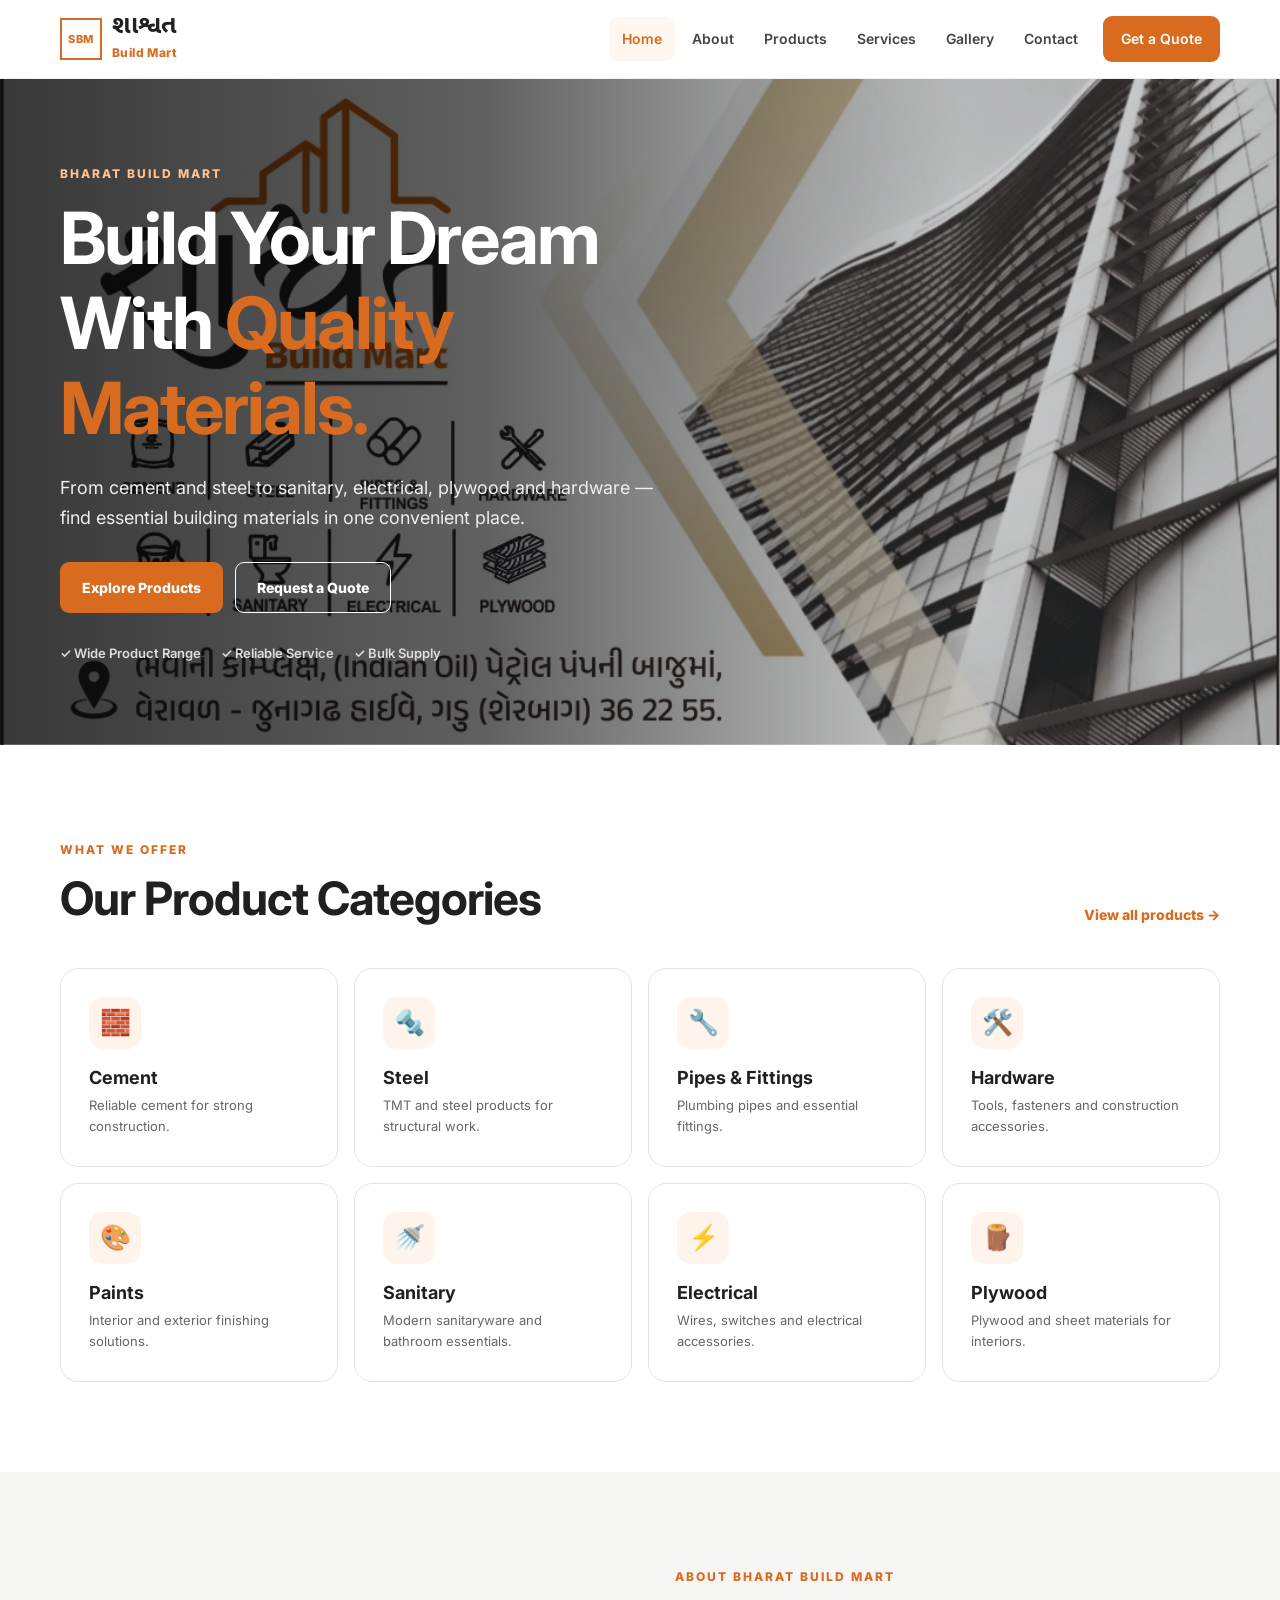
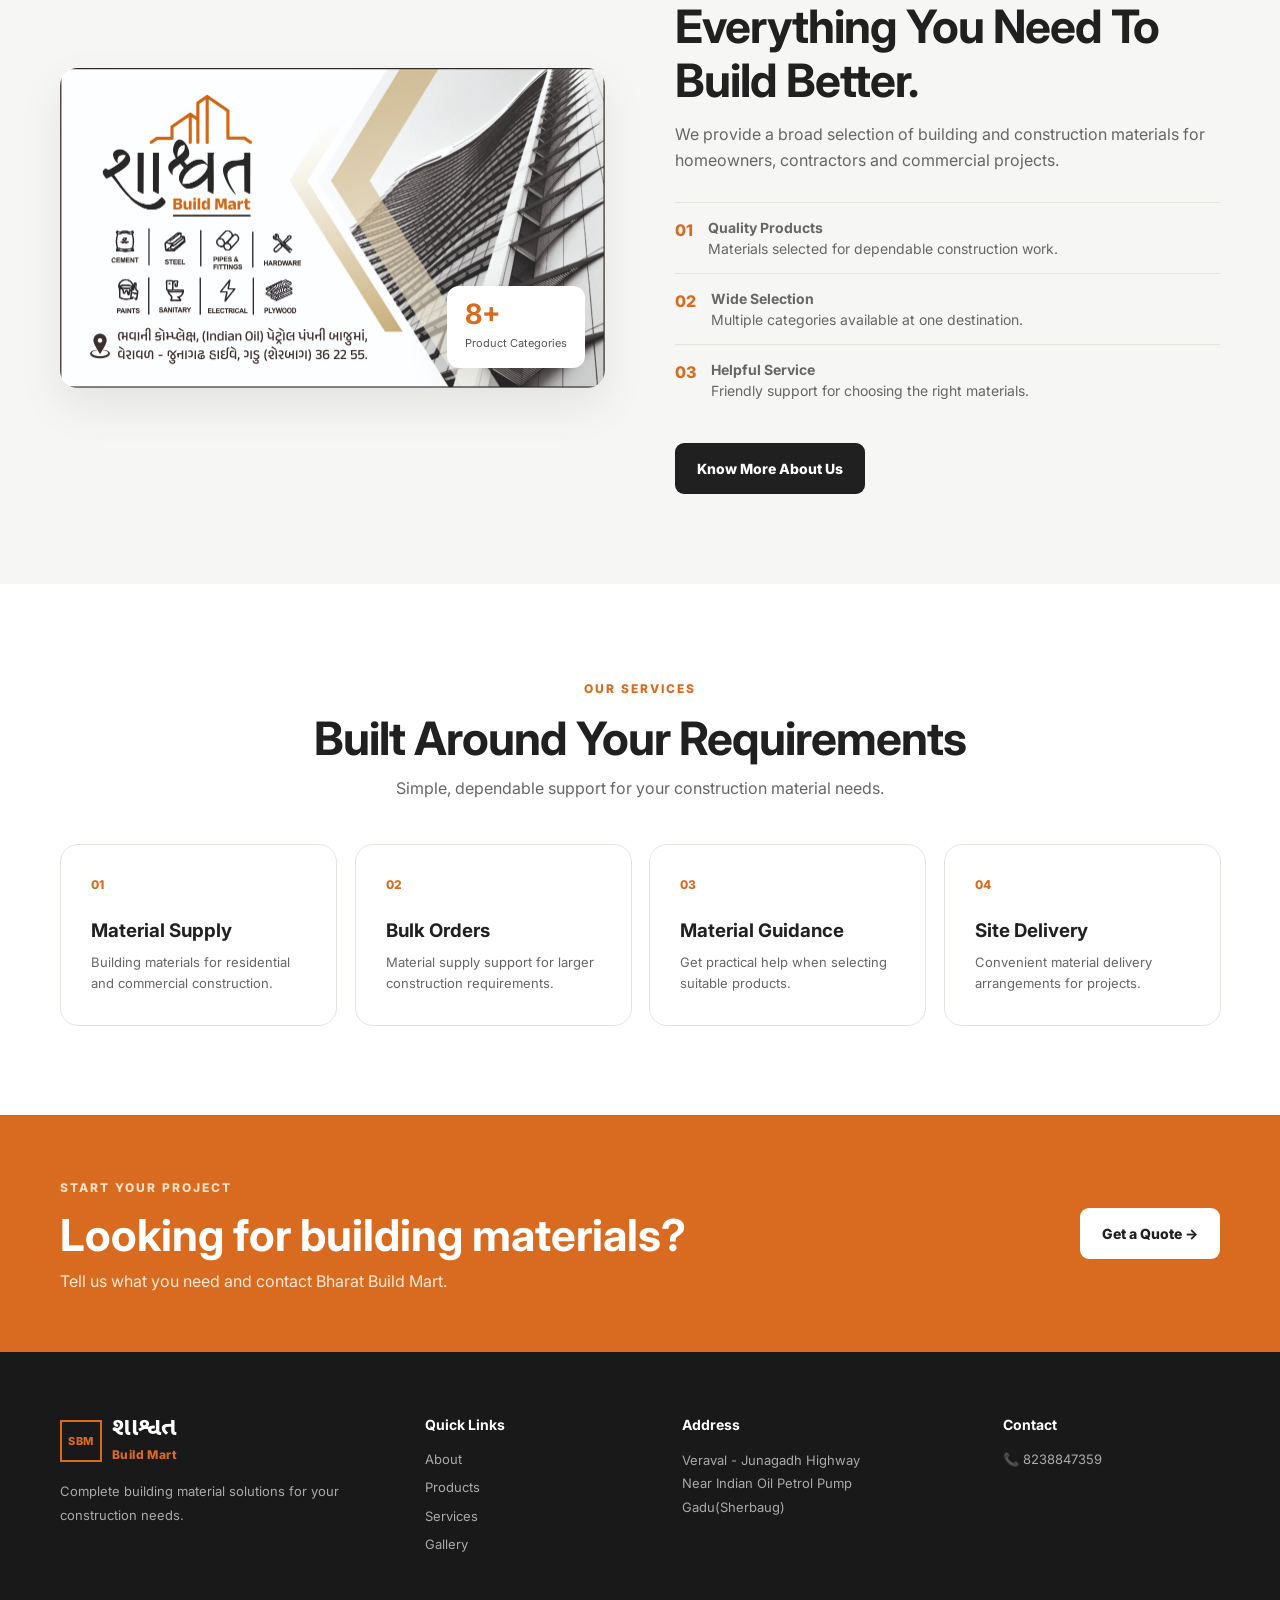
==== index.html @ 41dead44 "first commit" ====
<!DOCTYPE html>
<html lang="en">
<head>
  <meta charset="UTF-8">
  <meta name="viewport" content="width=device-width, initial-scale=1.0">
  <meta name="description" content="Bharat Build Mart - Complete building material solutions in Veraval.">
  <title>શાશ્વત Build Mart | Building Materials</title>
  <link rel="preconnect" href="https://fonts.googleapis.com">
  <link rel="preconnect" href="https://fonts.gstatic.com" crossorigin>
  <link href="https://fonts.googleapis.com/css2?family=Inter:wght@400;500;600;700;800&family=Noto+Sans+Gujarati:wght@400;500;600;700&display=swap" rel="stylesheet">
  <link rel="stylesheet" href="css/style.css">
</head>
<body>
  <!-- <div class="topbar">
    <div class="container topbar-inner">
      <span>Quality Building Materials Under One Roof</span>
      <a href="tel:+91362255">Call: 36 22 55</a>
    </div>
  </div> -->

  <header class="header" id="home">
    <div class="container nav-wrap">
      <a class="brand" href="index.html">
        <span class="brand-mark">SBM</span>
        <span><strong>શાશ્વત</strong><small>Build Mart</small></span>
      </a>

      <button class="menu-toggle" aria-label="Open menu" aria-expanded="false">
        <span></span><span></span><span></span>
      </button>

      <nav class="nav" id="mainNav">
        <a class="active" href="index.html">Home</a>
        <a href="about.html">About</a>
        <a href="products.html">Products</a>
        <a href="services.html">Services</a>
        <a href="gallery.html">Gallery</a>
        <a href="contact.html">Contact</a>
        <a class="nav-cta" href="contact.html#quote">Get a Quote</a>
      </nav>
    </div>
  </header>

  <main>
    <section class="hero">
      <div class="hero-bg"></div>
      <div class="container hero-content">
        <div class="hero-copy">
          <span class="eyebrow">BHARAT BUILD MART</span>
          <h1>Build Your Dream With <span>Quality Materials.</span></h1>
          <p>From cement and steel to sanitary, electrical, plywood and hardware — find essential building materials in one convenient place.</p>
          <div class="hero-actions">
            <a class="btn btn-primary" href="products.html">Explore Products</a>
            <a class="btn btn-outline" href="contact.html#quote">Request a Quote</a>
          </div>
          <div class="hero-points">
            <span>✓ Wide Product Range</span>
            <span>✓ Reliable Service</span>
            <span>✓ Bulk Supply</span>
          </div>
        </div>
      </div>
    </section>

    <section class="section categories">
      <div class="container">
        <div class="section-heading">
          <div>
            <span class="eyebrow">WHAT WE OFFER</span>
            <h2>Our Product Categories</h2>
          </div>
          <a class="text-link" href="products.html">View all products →</a>
        </div>

        <div class="category-grid">
          <a class="category-card" href="products.html#cement"><div class="icon">🧱</div><h3>Cement</h3><p>Reliable cement for strong construction.</p></a>
          <a class="category-card" href="products.html#steel"><div class="icon">🔩</div><h3>Steel</h3><p>TMT and steel products for structural work.</p></a>
          <a class="category-card" href="products.html#pipes"><div class="icon">🔧</div><h3>Pipes & Fittings</h3><p>Plumbing pipes and essential fittings.</p></a>
          <a class="category-card" href="products.html#hardware"><div class="icon">🛠️</div><h3>Hardware</h3><p>Tools, fasteners and construction accessories.</p></a>
          <a class="category-card" href="products.html#paints"><div class="icon">🎨</div><h3>Paints</h3><p>Interior and exterior finishing solutions.</p></a>
          <a class="category-card" href="products.html#sanitary"><div class="icon">🚿</div><h3>Sanitary</h3><p>Modern sanitaryware and bathroom essentials.</p></a>
          <a class="category-card" href="products.html#electrical"><div class="icon">⚡</div><h3>Electrical</h3><p>Wires, switches and electrical accessories.</p></a>
          <a class="category-card" href="products.html#plywood"><div class="icon">🪵</div><h3>Plywood</h3><p>Plywood and sheet materials for interiors.</p></a>
        </div>
      </div>
    </section>

    <section class="section about-preview">
      <div class="container two-col">
        <div class="image-card">
          <img src="images/bharat-build-mart-ad.jpg" alt="Bharat Build Mart advertisement">
          <div class="image-badge"><strong>8+</strong><span>Product Categories</span></div>
        </div>
        <div class="content-block">
          <span class="eyebrow">ABOUT BHARAT BUILD MART</span>
          <h2>Everything You Need To Build Better.</h2>
          <p>We provide a broad selection of building and construction materials for homeowners, contractors and commercial projects.</p>
          <div class="feature-list">
            <div><span>01</span><p><strong>Quality Products</strong><br>Materials selected for dependable construction work.</p></div>
            <div><span>02</span><p><strong>Wide Selection</strong><br>Multiple categories available at one destination.</p></div>
            <div><span>03</span><p><strong>Helpful Service</strong><br>Friendly support for choosing the right materials.</p></div>
          </div>
          <a class="btn btn-dark" href="about.html">Know More About Us</a>
        </div>
      </div>
    </section>

    <section class="section services-strip">
      <div class="container">
        <div class="section-heading centered">
          <span class="eyebrow">OUR SERVICES</span>
          <h2>Built Around Your Requirements</h2>
          <p>Simple, dependable support for your construction material needs.</p>
        </div>
        <div class="service-grid">
          <div class="service-card"><div class="service-number">01</div><h3>Material Supply</h3><p>Building materials for residential and commercial construction.</p></div>
          <div class="service-card"><div class="service-number">02</div><h3>Bulk Orders</h3><p>Material supply support for larger construction requirements.</p></div>
          <div class="service-card"><div class="service-number">03</div><h3>Material Guidance</h3><p>Get practical help when selecting suitable products.</p></div>
          <div class="service-card"><div class="service-number">04</div><h3>Site Delivery</h3><p>Convenient material delivery arrangements for projects.</p></div>
        </div>
      </div>
    </section>

    <section class="cta-section">
      <div class="container cta-inner">
        <div><span class="eyebrow">START YOUR PROJECT</span><h2>Looking for building materials?</h2><p>Tell us what you need and contact Bharat Build Mart.</p></div>
        <a class="btn btn-light" href="contact.html#quote">Get a Quote →</a>
      </div>
    </section>
  </main>

  <footer class="footer">
    <div class="container footer-grid">
      <div>
        <a class="brand footer-brand" href="index.html"><span class="brand-mark">SBM</span><span><strong>શાશ્વત</strong><small>Build Mart</small></span></a>
        <p>Complete building material solutions for your construction needs.</p>
      </div>
      <div><h4>Quick Links</h4><a href="about.html">About</a><a href="products.html">Products</a><a href="services.html">Services</a><a href="gallery.html">Gallery</a></div>
      <div><h4>Address</h4><p>Veraval - Junagadh Highway</p><p>Near Indian Oil Petrol Pump</p><p>Gadu(Sherbaug)</p></div>
      <div><h4>Contact</h4><a href="tel:+918238847359">📞 8238847359</a></div>
    </div>
    <!-- <div class="footer-bottom"><div class="container">© <span id="year"></span> શાશ્વત Build Mart. All Rights Reserved.</div></div> -->
  </footer>

  <button class="back-top" id="backTop" aria-label="Back to top">↑</button>
  <script src="js/script.js"></script>
</body>
</html>
---- css/style.css ----
:root{
  --orange:#d86b1f;--orange-dark:#b6530e;--black:#202020;--muted:#666;--light:#f6f6f4;
  --white:#fff;--border:#e6e2dc;--shadow:0 18px 45px rgba(0,0,0,.08);--radius:18px;
}
*{box-sizing:border-box;margin:0;padding:0}
html{scroll-behavior:smooth}
body{font-family:Inter,"Noto Sans Gujarati",Arial,sans-serif;color:var(--black);line-height:1.65;background:#fff}
a{color:inherit;text-decoration:none}
img{max-width:100%;display:block}
button,input,textarea{font:inherit}
.container{width:min(1160px,92%);margin:auto}
.reveal{opacity:0;transform:translateY(24px);transition:opacity .7s ease,transform .7s ease;will-change:opacity,transform}
.reveal.is-visible{opacity:1;transform:translateY(0)}
@media(prefers-reduced-motion:reduce){.reveal{opacity:1;transform:none;transition:none}}
.topbar{background:var(--black);color:#eee;font-size:13px}
.topbar-inner{display:flex;justify-content:space-between;padding:8px 0}
.topbar a{color:#fff}
.header{position:sticky;top:0;z-index:100;background:rgba(255,255,255,.96);backdrop-filter:blur(12px);border-bottom:1px solid rgba(0,0,0,.06)}
.nav-wrap{min-height:78px;display:flex;align-items:center;justify-content:space-between;gap:30px}
.brand{display:flex;align-items:center;gap:10px;min-width:max-content}
.brand-mark{width:42px;height:42px;border:2px solid var(--orange);color:var(--orange);display:grid;place-items:center;font-size:11px;font-weight:800;letter-spacing:.5px}
.brand strong{display:block;font-size:25px;line-height:1;font-family:"Noto Sans Gujarati",sans-serif}
.brand small{display:block;color:var(--orange);font-size:12px;font-weight:800;letter-spacing:.4px;margin-top:3px}
.nav{display:flex;align-items:center;gap:4px}
.nav>a{padding:10px 13px;font-size:14px;font-weight:600;color:#444;border-radius:9px}
.nav>a:hover,.nav>a.active{color:var(--orange);background:#fff6ef}
.nav .nav-cta{background:var(--orange);color:#fff;margin-left:8px;padding:11px 18px}
.nav .nav-cta:hover{background:var(--orange-dark);color:#fff}
.menu-toggle{display:none;background:none;border:0;cursor:pointer}
.menu-toggle span{display:block;width:25px;height:2px;background:var(--black);margin:5px}
.hero{position:relative;min-height:650px;display:flex;align-items:center;overflow:hidden;background:#111}
.hero-bg{position:absolute;inset:0;background-image:linear-gradient(90deg,rgba(0,0,0,.78) 0%,rgba(0,0,0,.62) 38%,rgba(0,0,0,.2) 75%),url("../images/bharat-build-mart-ad.jpg");background-size:cover;background-position:center}
.hero-content{position:relative;z-index:2;color:#fff}
.hero-copy{max-width:650px;padding:80px 0}
.eyebrow{display:inline-block;color:var(--orange);font-size:12px;font-weight:800;letter-spacing:2px;margin-bottom:12px}
.hero .eyebrow{color:#ffc18f}
h1,h2,h3,h4{line-height:1.18}
h1{font-size:clamp(42px,6vw,72px);letter-spacing:-2px;margin-bottom:22px}
h1 span,h2 span{color:var(--orange)}
.hero-copy>p{font-size:18px;color:#eee;max-width:610px;margin-bottom:30px}
.hero-actions{display:flex;gap:12px;flex-wrap:wrap}
.btn{display:inline-flex;justify-content:center;align-items:center;gap:8px;padding:13px 21px;border-radius:9px;font-size:14px;font-weight:800;border:1px solid transparent;transition:.25s}
.btn-primary{background:var(--orange);color:#fff}
.btn-primary:hover{background:var(--orange-dark);transform:translateY(-2px)}
.btn-outline{border-color:#fff;color:#fff}
.btn-outline:hover{background:#fff;color:var(--black)}
.btn-dark{background:var(--black);color:#fff}
.btn-dark:hover{background:#333;transform:translateY(-2px)}
.btn-light{background:#fff;color:var(--black)}
.btn-light:hover{background:#f2f2f2;transform:translateY(-2px)}
.hero-points{display:flex;gap:20px;flex-wrap:wrap;margin-top:30px;color:#ddd;font-size:13px;font-weight:600}
.section{padding:90px 0}
.section-heading{display:flex;align-items:end;justify-content:space-between;gap:30px;margin-bottom:42px}
.section-heading.centered{display:block;text-align:center}
.section-heading h2,.content-block h2,.contact-info h2,.quote-box h2{font-size:clamp(30px,4vw,46px);letter-spacing:-1px}
.section-heading p{color:var(--muted);margin-top:10px}
.text-link{font-weight:800;color:var(--orange);font-size:14px}
.category-grid{display:grid;grid-template-columns:repeat(4,1fr);gap:16px}
.category-card{padding:28px;border:1px solid var(--border);border-radius:var(--radius);background:#fff;transition:.25s}
.category-card:hover{transform:translateY(-6px);box-shadow:var(--shadow);border-color:#f0c7a8}
.icon{width:52px;height:52px;display:grid;place-items:center;border-radius:14px;background:#fff4eb;font-size:25px;margin-bottom:18px}
.category-card h3{font-size:18px;margin-bottom:7px}
.category-card p{font-size:13px;color:var(--muted)}
.about-preview{background:var(--light)}
.two-col{display:grid;grid-template-columns:1fr 1fr;gap:70px;align-items:center}
.image-card{position:relative;aspect-ratio:1090 / 640;border-radius:var(--radius);overflow:hidden;background:#fff;box-shadow:var(--shadow);cursor:pointer}
.image-card img{width:100%;height:100%;object-fit:contain;transition:transform .5s ease,filter .5s ease}
.image-card:hover,.image-card:focus-within{outline:3px solid var(--orange);outline-offset:5px;box-shadow:0 18px 45px rgba(216,107,31,.3)}
.image-card:hover img,.image-card:focus-within img{transform:scale(1.04);filter:brightness(1.08)}
@media(prefers-reduced-motion:reduce){.image-card img{transition:none}.image-card:hover img,.image-card:focus-within img{transform:none}}
.image-badge{position:absolute;right:20px;bottom:20px;background:#fff;padding:14px 18px;border-radius:12px;box-shadow:var(--shadow)}
.image-badge strong{display:block;color:var(--orange);font-size:28px;line-height:1}
.image-badge span{font-size:11px;color:#555}
.content-block>p{color:var(--muted);margin:14px 0}
.feature-list{margin:28px 0}
.feature-list>div{display:flex;gap:15px;padding:14px 0;border-top:1px solid var(--border)}
.feature-list span{font-weight:800;color:var(--orange)}
.feature-list p{font-size:14px;color:var(--muted);line-height:1.5}
.services-strip{background:#fff}
.service-grid{display:grid;grid-template-columns:repeat(4,1fr);gap:18px}
.service-card{padding:30px;background:#fff;border:1px solid var(--border);border-radius:var(--radius)}
.service-number{font-size:12px;font-weight:800;color:var(--orange);margin-bottom:25px}
.service-card h3{margin-bottom:10px}.service-card p{font-size:13px;color:var(--muted)}
.cta-section{background:var(--orange);color:#fff;padding:58px 0}
.cta-inner{display:flex;align-items:center;justify-content:space-between;gap:30px}
.cta-section .eyebrow{color:#ffe0c5}.cta-section h2{font-size:clamp(30px,4vw,44px);margin-bottom:6px}.cta-section p{color:#ffe9d8}
.footer{background:#191919;color:#aaa;padding-top:65px}
.footer-grid{display:grid;grid-template-columns:1.5fr 1fr 1.3fr 1fr;gap:40px;padding-bottom:55px}
.footer-brand{color:#fff;margin-bottom:15px}.footer p{font-size:13px;line-height:1.8}.footer h4{color:#fff;margin-bottom:15px;font-size:14px}.footer a:not(.brand){display:block;font-size:13px;margin:7px 0;color:#aaa}.footer a:hover{color:#fff}
.footer-bottom{border-top:1px solid #333;padding:18px 0;font-size:12px}
.back-top{position:fixed;right:22px;bottom:22px;width:43px;height:43px;border:0;border-radius:50%;background:var(--orange);color:#fff;font-size:20px;cursor:pointer;opacity:0;pointer-events:none;transition:.2s;z-index:90}
.back-top.show{opacity:1;pointer-events:auto}
.page-hero{padding:100px 0 90px;background:linear-gradient(120deg,#f7f2ed,#fff);border-bottom:1px solid var(--border)}
.page-hero h1{font-size:clamp(42px,6vw,64px);max-width:850px}.page-hero p{max-width:650px;color:var(--muted);font-size:17px}
.light-section{background:var(--light)}
.value-grid{display:grid;grid-template-columns:repeat(4,1fr);gap:18px}
.value-card{background:#fff;border:1px solid var(--border);padding:30px;border-radius:var(--radius)}
.value-card h3{margin-bottom:8px}.value-card p{color:var(--muted);font-size:13px}
.story-box{background:#191919;color:#fff;border-radius:var(--radius);padding:45px;display:grid;grid-template-columns:1fr 1fr;gap:40px}
.story-box p{color:#bbb}
.product-filter{display:flex;gap:8px;flex-wrap:wrap;margin-bottom:35px}
.filter-btn{border:1px solid var(--border);background:#fff;padding:9px 16px;border-radius:30px;cursor:pointer;font-weight:700;font-size:13px}
.filter-btn.active,.filter-btn:hover{background:var(--orange);color:#fff;border-color:var(--orange)}
.product-grid{display:grid;grid-template-columns:repeat(4,1fr);gap:18px}
.product-card{border:1px solid var(--border);border-radius:var(--radius);padding:26px;background:#fff;transition:.25s}
.product-card:hover{transform:translateY(-5px);box-shadow:var(--shadow)}
.product-card.hide{display:none}
.product-icon{width:65px;height:65px;border-radius:15px;background:#fff4eb;display:grid;place-items:center;font-size:30px;margin-bottom:22px}
.product-card>span{font-size:11px;color:var(--orange);font-weight:800}
.product-card h3{font-size:20px;margin:6px 0 8px}.product-card p{font-size:13px;color:var(--muted);min-height:65px}.product-card>a{display:inline-block;color:var(--orange);font-weight:800;font-size:13px;margin-top:15px}
.service-detail-grid{display:grid;grid-template-columns:1fr 1fr;gap:20px}
.service-detail{border:1px solid var(--border);padding:35px;border-radius:var(--radius);position:relative}
.service-detail>span{position:absolute;right:25px;top:25px;color:var(--orange);font-weight:800}
.service-detail .icon{margin-bottom:18px}.service-detail h2{font-size:25px;margin-bottom:10px}.service-detail p,.service-detail li{color:var(--muted);font-size:14px}
.service-detail ul{padding-left:18px;margin-top:15px}
.gallery-grid{display:grid;grid-template-columns:repeat(4,1fr);gap:16px}
.gallery-item,.gallery-placeholder{border-radius:var(--radius);overflow:hidden;border:1px solid var(--border);background:#fff}
.gallery-item.large{grid-column:span 2;grid-row:span 2}
.gallery-item img{height:100%;min-height:300px;object-fit:cover}
.gallery-item figcaption,.gallery-placeholder figcaption{padding:14px 17px;font-weight:800;font-size:13px}
.gallery-placeholder{min-height:190px;display:flex;flex-direction:column;justify-content:center;align-items:center;background:linear-gradient(135deg,#fff,#f8f1ea)}
.gallery-placeholder div{font-size:48px;margin-bottom:10px}
.gallery-note{margin-top:25px;background:#fff6ef;border-left:4px solid var(--orange);padding:15px 18px;font-size:13px}
.contact-grid{display:grid;grid-template-columns:.9fr 1.1fr;gap:70px}
.contact-info{padding-top:10px}.contact-info h2{margin-bottom:28px}
.contact-item{display:flex;gap:16px;margin:22px 0}.contact-item .icon{flex:none;width:45px;height:45px;margin:0;font-size:20px}.contact-item h4{font-size:14px;margin-bottom:4px}.contact-item p,.contact-item a{font-size:14px;color:var(--muted)}.contact-item a{color:var(--orange);font-weight:700}
.contact-actions{display:flex;gap:10px;margin-top:30px}
.quote-box{background:var(--light);padding:35px;border-radius:var(--radius);border:1px solid var(--border)}
.quote-box h2{margin-bottom:25px}
form label{display:block;font-size:12px;font-weight:800;margin-bottom:15px;color:#444}
input,textarea{width:100%;border:1px solid #ddd;background:#fff;border-radius:9px;padding:12px 13px;margin-top:7px;outline:0}
input:focus,textarea:focus{border-color:var(--orange);box-shadow:0 0 0 3px rgba(216,107,31,.1)}
textarea{resize:vertical}.form-row{display:grid;grid-template-columns:1fr 1fr;gap:15px}.form-note{font-size:11px;color:#888;margin-top:12px}
.map-section{padding:0 0 90px}.map-card{background:#e9e4dc;border-radius:var(--radius);overflow:hidden}.map-placeholder{min-height:330px;display:grid;place-items:center;text-align:center;align-content:center;padding:30px;background:radial-gradient(circle at 30% 30%,#fff,#e7dfd4)}
.map-pin{font-size:45px}.map-placeholder h2{margin:8px 0}.map-placeholder p{color:var(--muted);margin-bottom:18px}
@media(max-width:950px){
  .nav{gap:0}.nav>a{padding:9px 8px;font-size:13px}.category-grid,.product-grid{grid-template-columns:repeat(2,1fr)}.service-grid,.value-grid{grid-template-columns:repeat(2,1fr)}.two-col,.contact-grid{grid-template-columns:1fr;gap:45px}.footer-grid{grid-template-columns:repeat(2,1fr)}.gallery-grid{grid-template-columns:repeat(2,1fr)}.story-box{grid-template-columns:1fr}
}
@media(max-width:760px){
  .topbar-inner{font-size:11px}.nav-wrap{min-height:68px}.menu-toggle{display:block}.nav{position:absolute;left:4%;right:4%;top:68px;display:none;flex-direction:column;align-items:stretch;background:#fff;border:1px solid var(--border);box-shadow:var(--shadow);padding:10px;border-radius:12px}.nav.open{display:flex}.nav>a{padding:12px}.nav .nav-cta{margin:5px 0 0;text-align:center}.hero{min-height:600px}.hero-bg{background-position:60% center}.hero-copy{padding:60px 0}.hero-points{gap:8px;flex-direction:column}.section{padding:65px 0}.section-heading{align-items:flex-start;flex-direction:column;gap:10px}.category-grid,.product-grid,.service-grid,.value-grid,.service-detail-grid{grid-template-columns:1fr}.footer-grid{grid-template-columns:1fr 1fr;gap:30px}.gallery-grid{grid-template-columns:1fr 1fr}.gallery-item.large{grid-column:span 2}.form-row{grid-template-columns:1fr}.cta-inner{align-items:flex-start;flex-direction:column}.page-hero{padding:75px 0 65px}
}
@media(max-width:480px){
  .footer-grid{grid-template-columns:1fr}.gallery-grid{grid-template-columns:1fr}.gallery-item.large{grid-column:span 1}.gallery-item img{min-height:250px}.hero-copy>p{font-size:16px}.hero-actions .btn{width:100%}
}
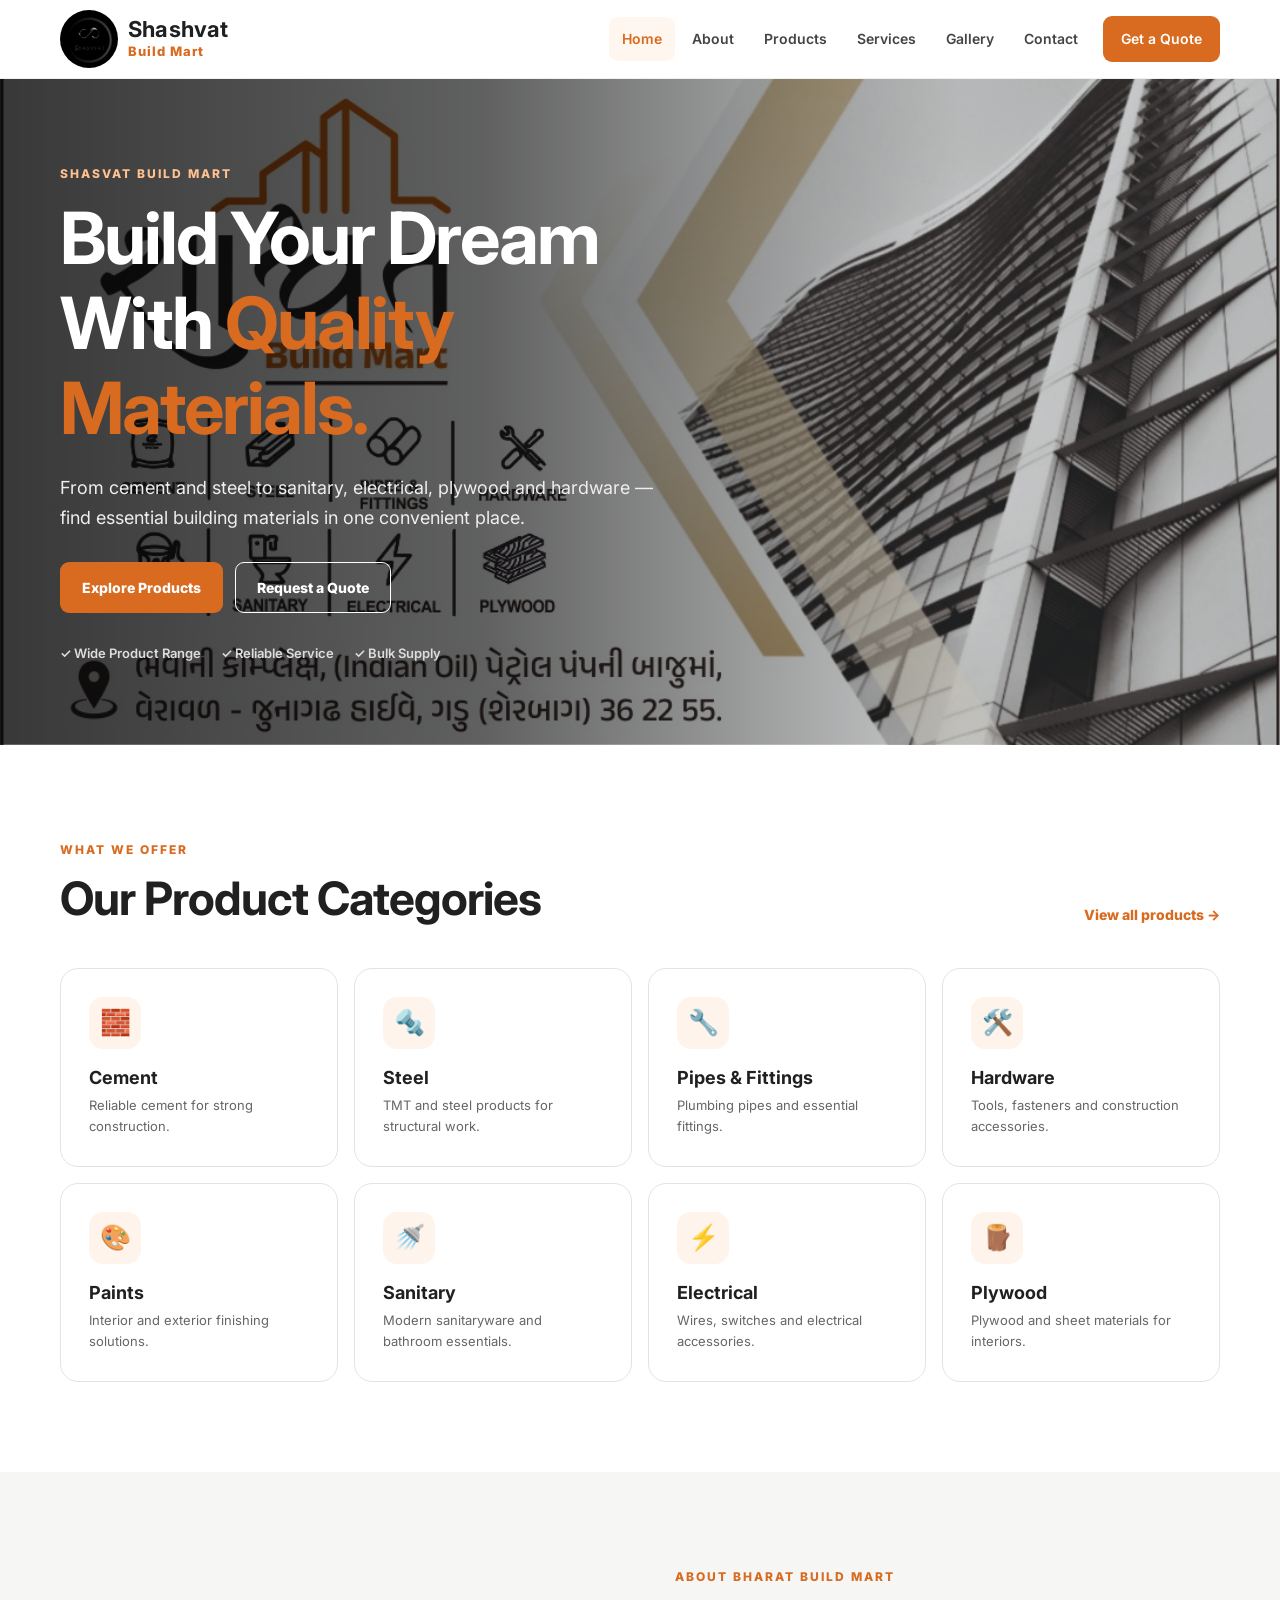
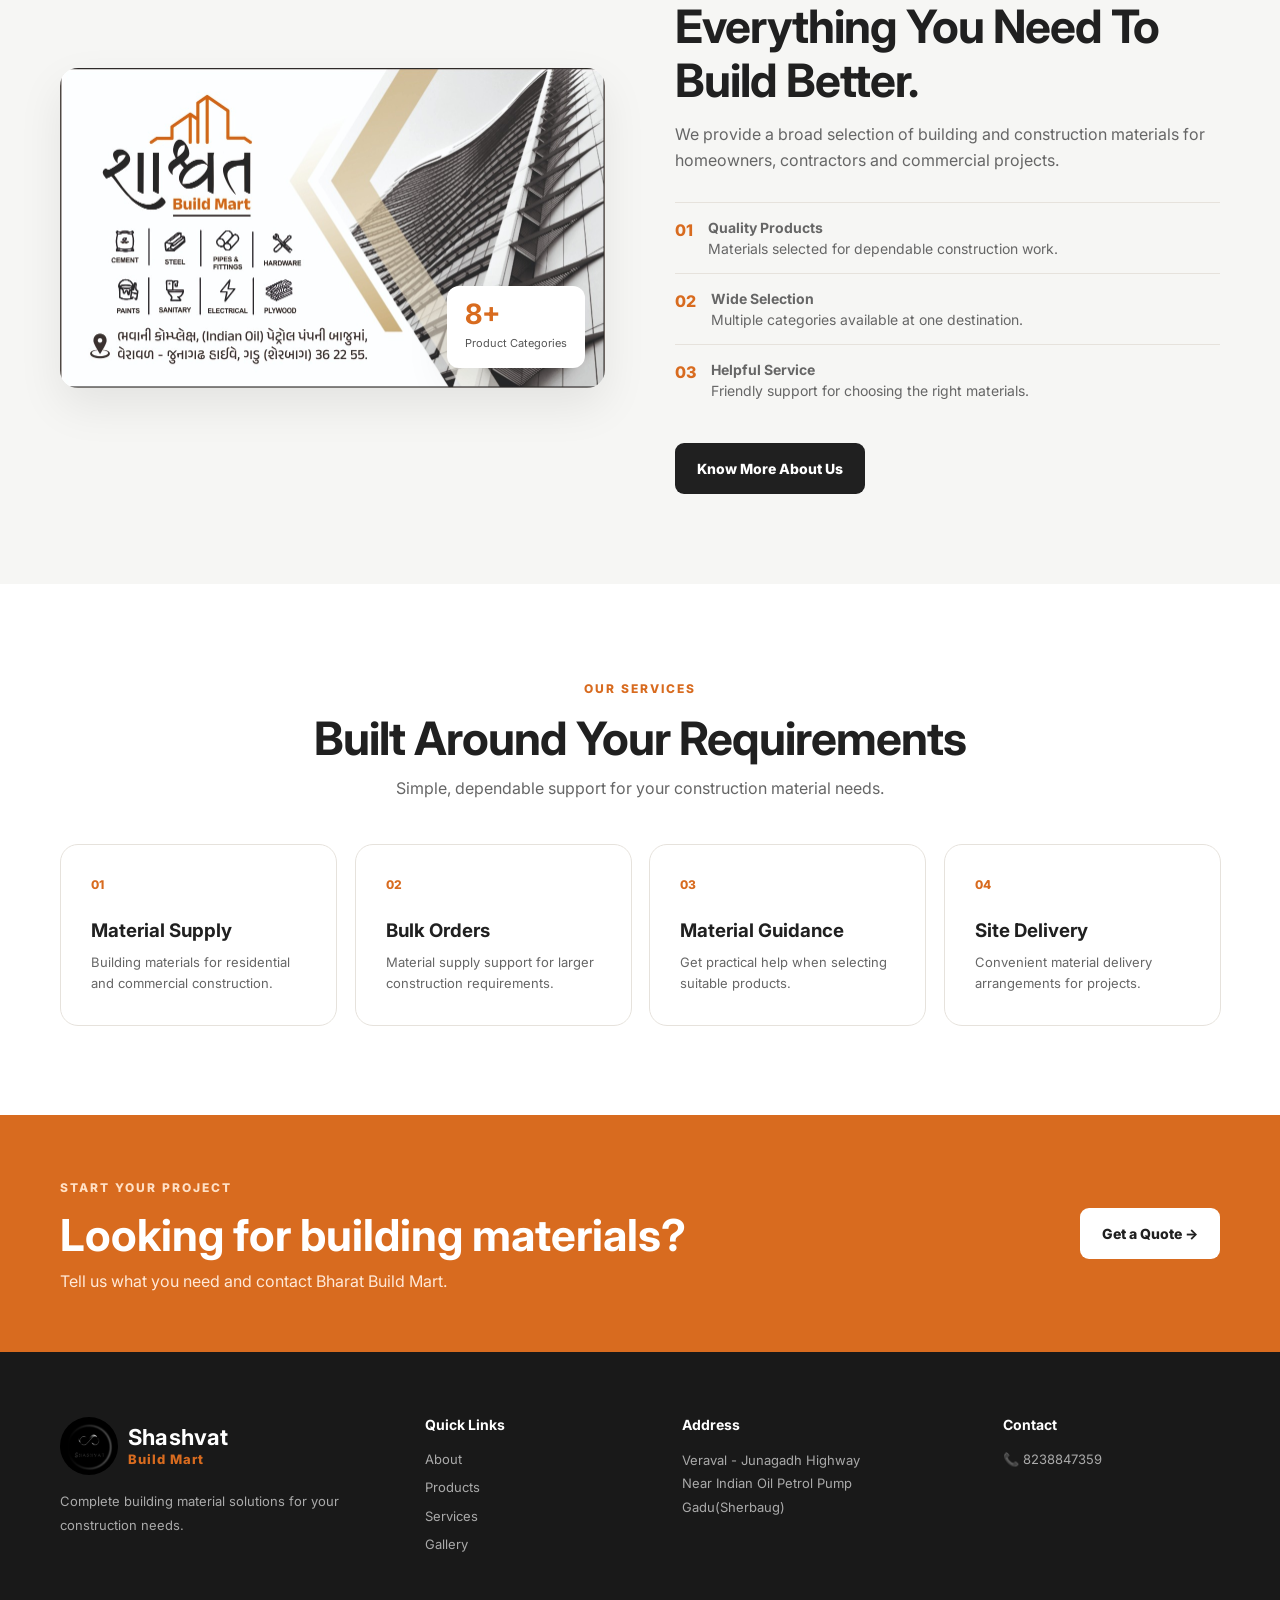
==== commit d3f337cd: "Add your Gallery Logos" ====
--- a/index.html
+++ b/index.html
@@ -21,8 +21,8 @@
   <header class="header" id="home">
     <div class="container nav-wrap">
       <a class="brand" href="index.html">
-        <span class="brand-mark">SBM</span>
-        <span><strong>શાશ્વત</strong><small>Build Mart</small></span>
+        <img class="brand-logo" src="images/image copy 4.png" alt="Shashvat logo">
+        <span class="brand-name"><strong>Shashvat</strong><small>Build Mart</small></span>
       </a>
 
       <button class="menu-toggle" aria-label="Open menu" aria-expanded="false">
@@ -46,7 +46,7 @@
       <div class="hero-bg"></div>
       <div class="container hero-content">
         <div class="hero-copy">
-          <span class="eyebrow">BHARAT BUILD MART</span>
+          <span class="eyebrow">SHASVAT BUILD MART</span>
           <h1>Build Your Dream With <span>Quality Materials.</span></h1>
           <p>From cement and steel to sanitary, electrical, plywood and hardware — find essential building materials in one convenient place.</p>
           <div class="hero-actions">
@@ -132,7 +132,7 @@
   <footer class="footer">
     <div class="container footer-grid">
       <div>
-        <a class="brand footer-brand" href="index.html"><span class="brand-mark">SBM</span><span><strong>શાશ્વત</strong><small>Build Mart</small></span></a>
+        <a class="brand footer-brand" href="index.html"><img class="brand-logo" src="images/image copy 4.png" alt="Shashvat logo"><span class="brand-name"><strong>Shashvat</strong><small>Build Mart</small></span></a>
         <p>Complete building material solutions for your construction needs.</p>
       </div>
       <div><h4>Quick Links</h4><a href="about.html">About</a><a href="products.html">Products</a><a href="services.html">Services</a><a href="gallery.html">Gallery</a></div>
--- a/css/style.css
+++ b/css/style.css
@@ -18,9 +18,13 @@
 .header{position:sticky;top:0;z-index:100;background:rgba(255,255,255,.96);backdrop-filter:blur(12px);border-bottom:1px solid rgba(0,0,0,.06)}
 .nav-wrap{min-height:78px;display:flex;align-items:center;justify-content:space-between;gap:30px}
 .brand{display:flex;align-items:center;gap:10px;min-width:max-content}
+.brand-logo{width:58px;height:58px;object-fit:cover;border-radius:50%}
 .brand-mark{width:42px;height:42px;border:2px solid var(--orange);color:var(--orange);display:grid;place-items:center;font-size:11px;font-weight:800;letter-spacing:.5px}
 .brand strong{display:block;font-size:25px;line-height:1;font-family:"Noto Sans Gujarati",sans-serif}
 .brand small{display:block;color:var(--orange);font-size:12px;font-weight:800;letter-spacing:.4px;margin-top:3px}
+.brand-name{display:block;color:var(--black);opacity:1}
+.brand-name strong{font-family:Inter,"Noto Sans Gujarati",Arial,sans-serif;font-size:22px;line-height:1.05;letter-spacing:.2px}
+.brand-name small{font-size:13px;line-height:1.2;letter-spacing:1px}
 .nav{display:flex;align-items:center;gap:4px}
 .nav>a{padding:10px 13px;font-size:14px;font-weight:600;color:#444;border-radius:9px}
 .nav>a:hover,.nav>a.active{color:var(--orange);background:#fff6ef}
@@ -59,6 +63,8 @@
 .category-card{padding:28px;border:1px solid var(--border);border-radius:var(--radius);background:#fff;transition:.25s}
 .category-card:hover{transform:translateY(-6px);box-shadow:var(--shadow);border-color:#f0c7a8}
 .icon{width:52px;height:52px;display:grid;place-items:center;border-radius:14px;background:#fff4eb;font-size:25px;margin-bottom:18px}
+.category-logo{width:65px;height:65px;padding:4px;background:#fff;border:1px solid var(--border)}
+.category-logo img{width:100%;height:100%;object-fit:contain;border-radius:10px}
 .category-card h3{font-size:18px;margin-bottom:7px}
 .category-card p{font-size:13px;color:var(--muted)}
 .about-preview{background:var(--light)}
@@ -86,7 +92,7 @@
 .cta-section .eyebrow{color:#ffe0c5}.cta-section h2{font-size:clamp(30px,4vw,44px);margin-bottom:6px}.cta-section p{color:#ffe9d8}
 .footer{background:#191919;color:#aaa;padding-top:65px}
 .footer-grid{display:grid;grid-template-columns:1.5fr 1fr 1.3fr 1fr;gap:40px;padding-bottom:55px}
-.footer-brand{color:#fff;margin-bottom:15px}.footer p{font-size:13px;line-height:1.8}.footer h4{color:#fff;margin-bottom:15px;font-size:14px}.footer a:not(.brand){display:block;font-size:13px;margin:7px 0;color:#aaa}.footer a:hover{color:#fff}
+.footer-brand{color:#fff;margin-bottom:15px}.footer-brand .brand-name{color:#fff}.footer p{font-size:13px;line-height:1.8}.footer h4{color:#fff;margin-bottom:15px;font-size:14px}.footer a:not(.brand){display:block;font-size:13px;margin:7px 0;color:#aaa}.footer a:hover{color:#fff}
 .footer-bottom{border-top:1px solid #333;padding:18px 0;font-size:12px}
 .back-top{position:fixed;right:22px;bottom:22px;width:43px;height:43px;border:0;border-radius:50%;background:var(--orange);color:#fff;font-size:20px;cursor:pointer;opacity:0;pointer-events:none;transition:.2s;z-index:90}
 .back-top.show{opacity:1;pointer-events:auto}
@@ -106,6 +112,8 @@
 .product-card:hover{transform:translateY(-5px);box-shadow:var(--shadow)}
 .product-card.hide{display:none}
 .product-icon{width:65px;height:65px;border-radius:15px;background:#fff4eb;display:grid;place-items:center;font-size:30px;margin-bottom:22px}
+.product-logo{width:65px;padding:4px;background:#fff;border:1px solid var(--border)}
+.product-logo img{width:100%;height:100%;object-fit:contain;border-radius:10px}
 .product-card>span{font-size:11px;color:var(--orange);font-weight:800}
 .product-card h3{font-size:20px;margin:6px 0 8px}.product-card p{font-size:13px;color:var(--muted);min-height:65px}.product-card>a{display:inline-block;color:var(--orange);font-weight:800;font-size:13px;margin-top:15px}
 .service-detail-grid{display:grid;grid-template-columns:1fr 1fr;gap:20px}
@@ -120,6 +128,13 @@
 .gallery-item figcaption,.gallery-placeholder figcaption{padding:14px 17px;font-weight:800;font-size:13px}
 .gallery-placeholder{min-height:190px;display:flex;flex-direction:column;justify-content:center;align-items:center;background:linear-gradient(135deg,#fff,#f8f1ea)}
 .gallery-placeholder div{font-size:48px;margin-bottom:10px}
+.gallery-placeholder .cement-logo{width:100%;height:150px;object-fit:contain;margin:12px 16px 0;mix-blend-mode:multiply}
+.gallery-placeholder .steel-logo{width:88%;height:92px;object-fit:contain;margin:20px 16px 0}
+.gallery-placeholder .pipes-logo{width:88%;height:92px;object-fit:contain;margin:20px 16px 0}
+.gallery-placeholder .paints-logo{width:78%;height:120px;object-fit:contain;margin:12px 16px 0}
+.gallery-placeholder .sanitary-logo{width:84%;height:125px;object-fit:contain;margin:12px 16px 0;background:transparent;border:0;outline:0;clip-path:inset(2px)}
+.gallery-placeholder .electrical-logo{width:84%;height:125px;object-fit:contain;margin:12px 16px 0;background:transparent;border:0;outline:0}
+.gallery-placeholder .plywood-logo{width:84%;height:125px;object-fit:contain;margin:12px 16px 0;background:transparent;border:0;outline:0}
 .gallery-note{margin-top:25px;background:#fff6ef;border-left:4px solid var(--orange);padding:15px 18px;font-size:13px}
 .contact-grid{display:grid;grid-template-columns:.9fr 1.1fr;gap:70px}
 .contact-info{padding-top:10px}.contact-info h2{margin-bottom:28px}
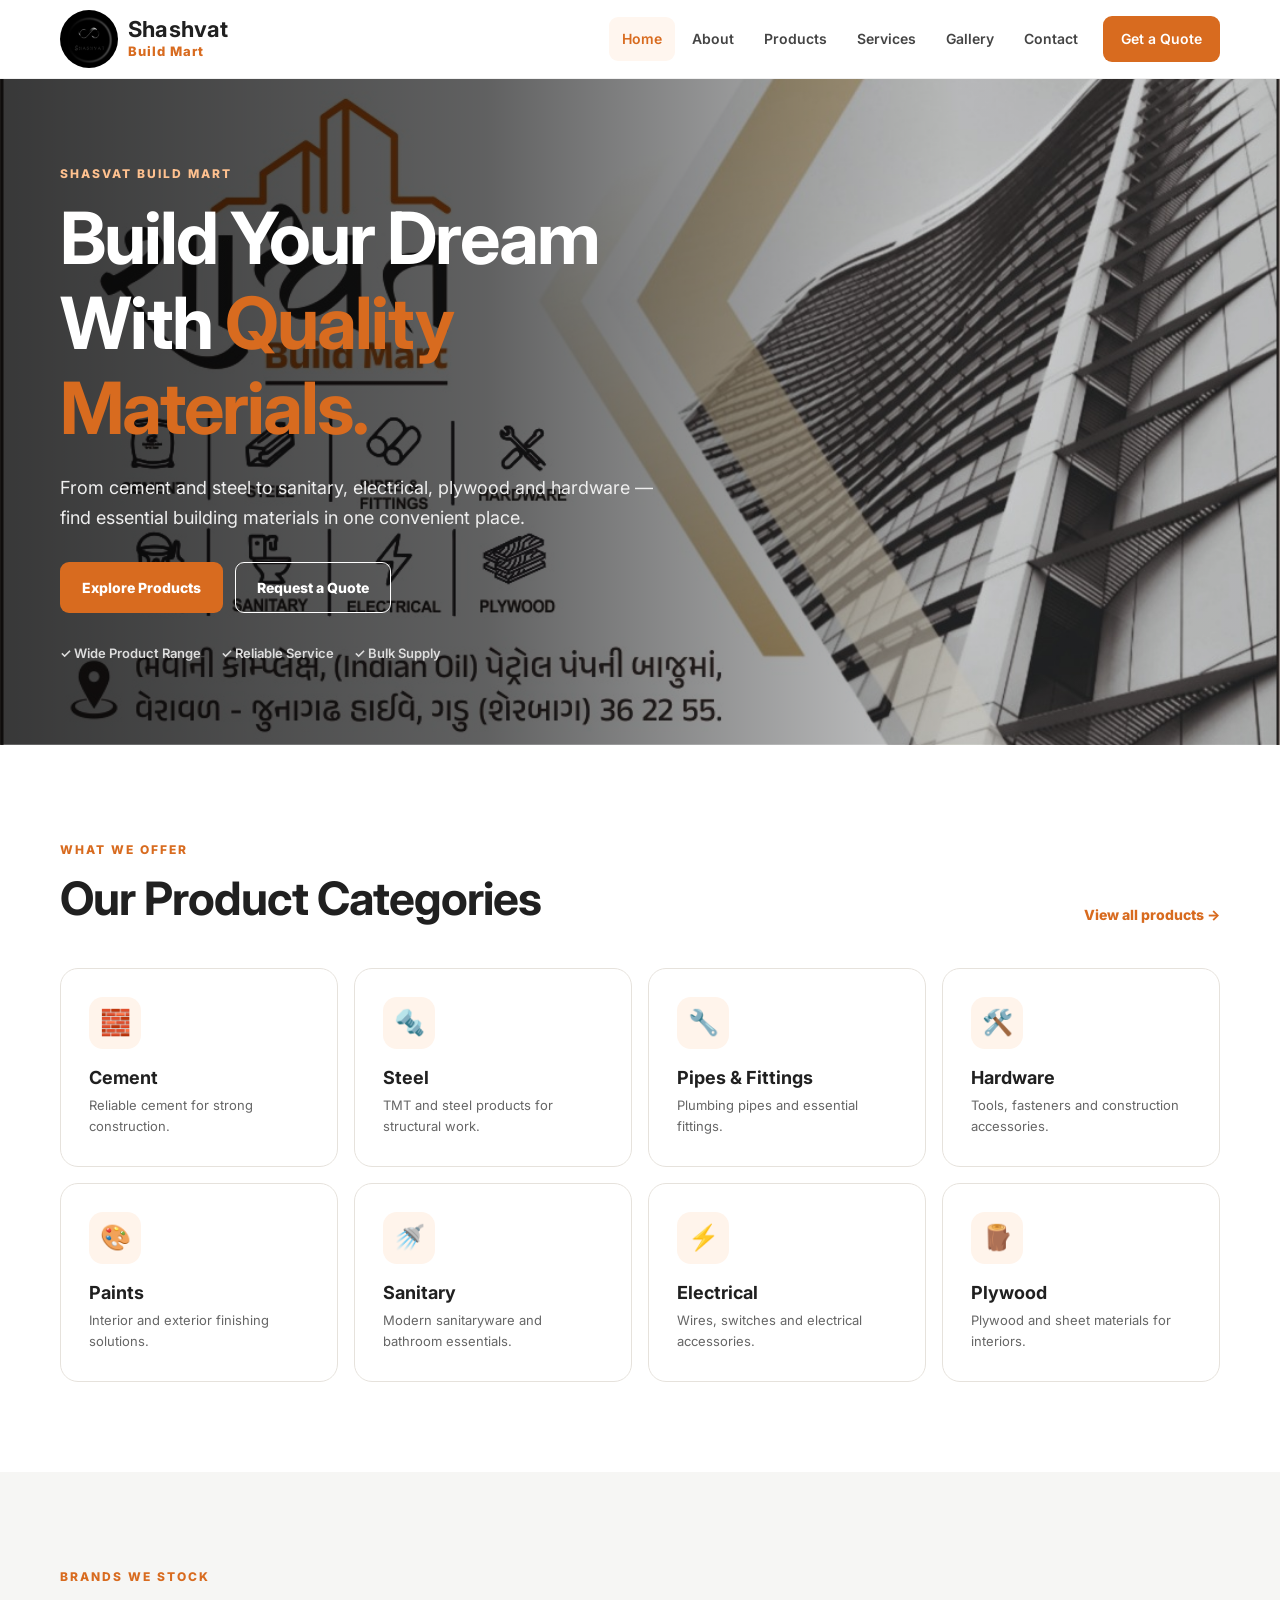
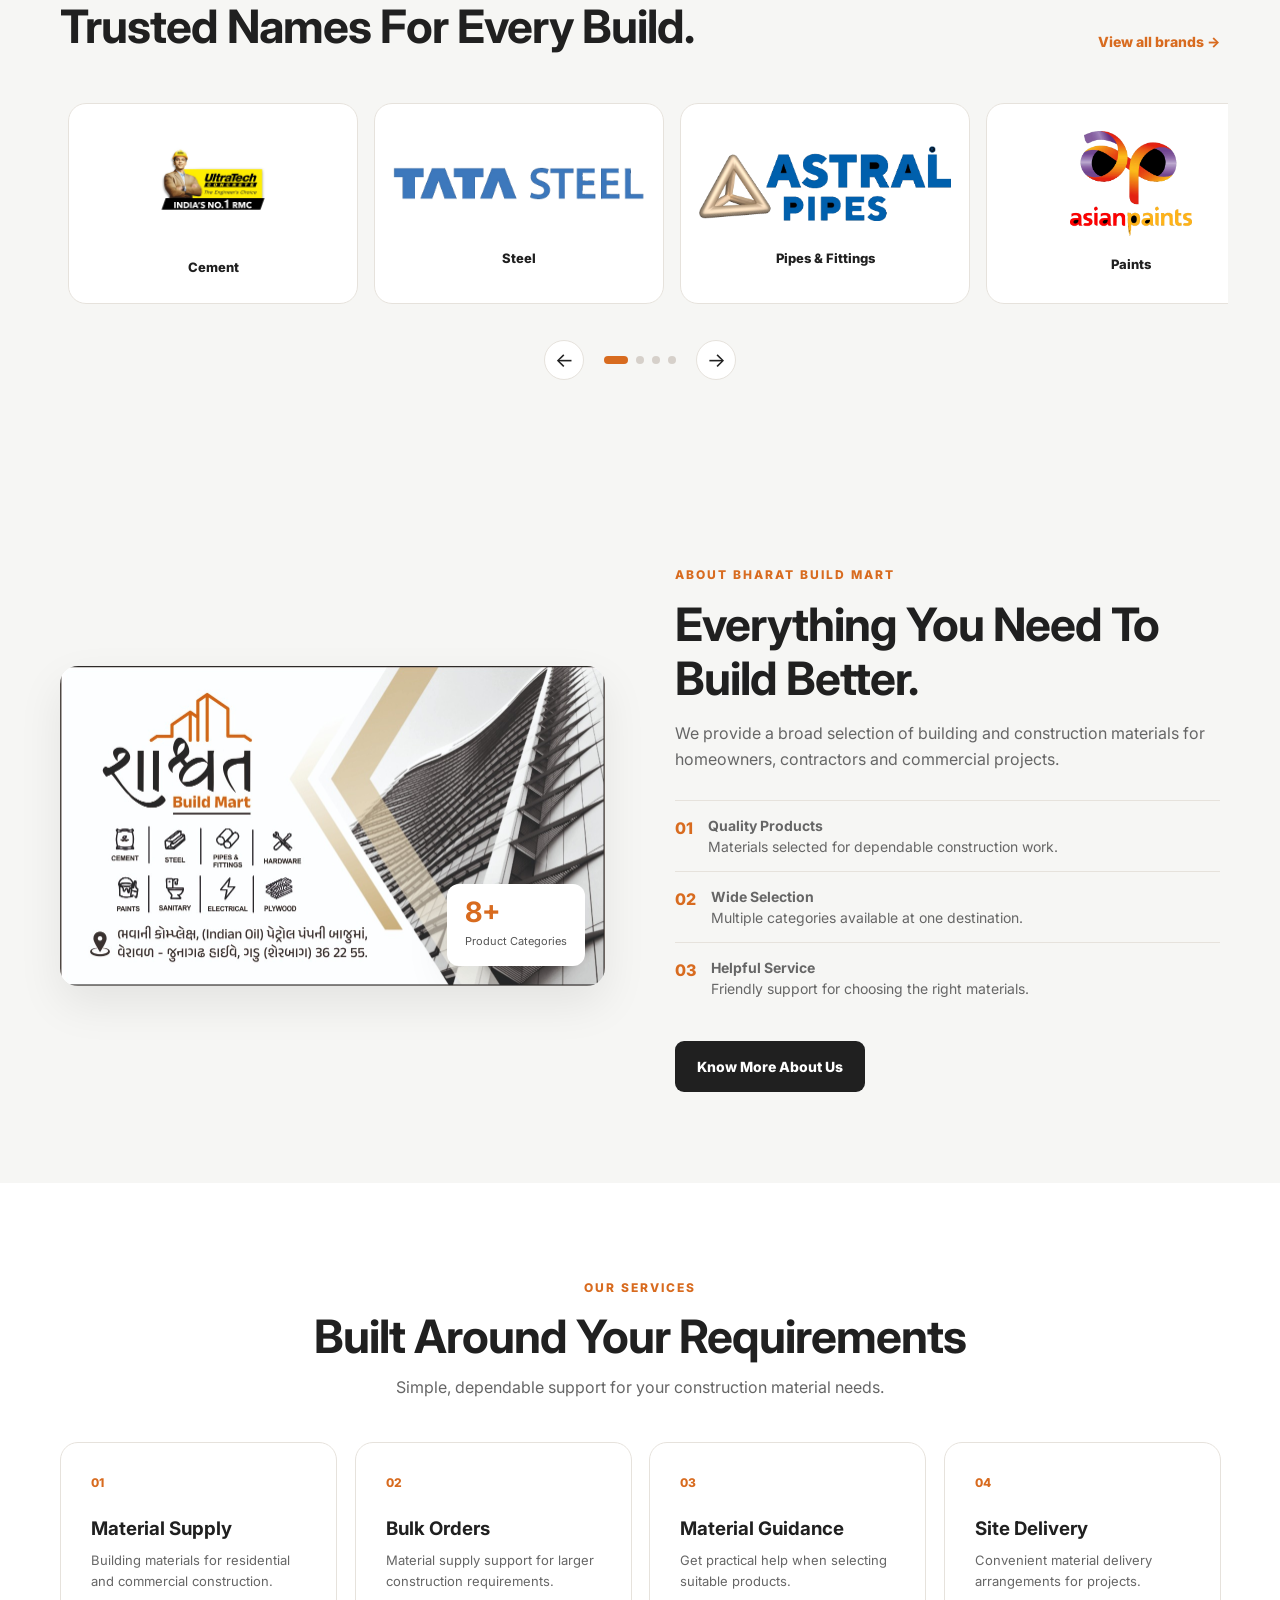
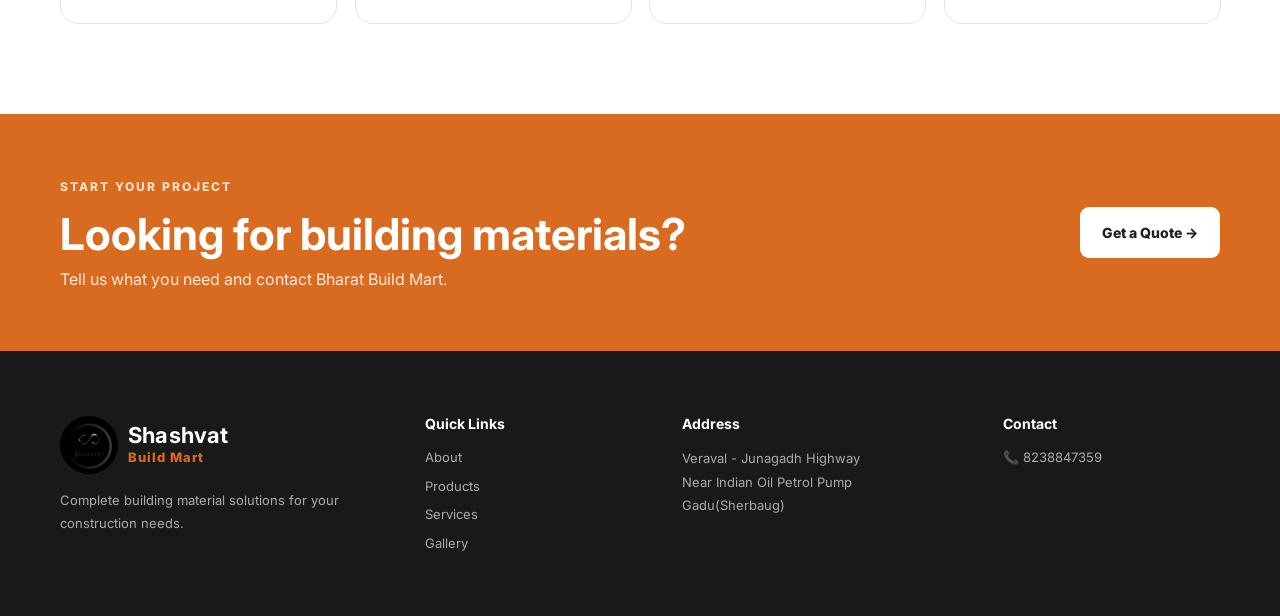
==== commit be9a1e19: "Add Slider & Opportunity form" ====
--- a/index.html
+++ b/index.html
@@ -85,6 +85,37 @@
       </div>
     </section>
 
+    <section class="section brands-section">
+      <div class="container">
+        <div class="section-heading">
+          <div>
+            <span class="eyebrow">BRANDS WE STOCK</span>
+            <h2>Trusted Names For Every Build.</h2>
+          </div>
+          <a class="text-link" href="gallery.html">View all brands →</a>
+        </div>
+
+        <div class="brand-slider" data-brand-slider>
+          <div class="brand-slider-viewport">
+            <div class="brand-slider-track">
+              <a class="brand-slide" href="products.html#cement" aria-label="View cement products"><img class="cement-logo" src="images/image copy 5.png" alt="UltraTech Cement"><span>Cement</span></a>
+              <a class="brand-slide" href="products.html#steel" aria-label="View steel products"><img class="steel-logo" src="images/image copy 3.png" alt="Tata Steel"><span>Steel</span></a>
+              <a class="brand-slide" href="products.html#pipes" aria-label="View pipes and fittings"><img class="pipes-logo" src="images/image copy.png" alt="Astral Pipes"><span>Pipes &amp; Fittings</span></a>
+              <a class="brand-slide" href="products.html#paints" aria-label="View paint products"><img class="paints-logo" src="images/image copy 2.png" alt="Asian Paints"><span>Paints</span></a>
+              <a class="brand-slide" href="products.html#sanitary" aria-label="View sanitary products"><img class="sanitary-logo" src="images/image-1789791035769.png?v=3" alt="Sanitary products"><span>Sanitary</span></a>
+              <a class="brand-slide" href="products.html#electrical" aria-label="View electrical products"><img class="electrical-logo" src="images/image copy 6.png?v=1" alt="Electrical products"><span>Electrical</span></a>
+              <a class="brand-slide" href="products.html#plywood" aria-label="View plywood products"><img class="plywood-logo" src="images/image copy 7.png?v=1" alt="Plywood products"><span>Plywood</span></a>
+            </div>
+          </div>
+          <div class="brand-slider-controls">
+            <button class="slider-button" type="button" data-slider-prev aria-label="Previous brands">←</button>
+            <div class="slider-dots" data-slider-dots aria-label="Choose a brand slide"></div>
+            <button class="slider-button" type="button" data-slider-next aria-label="Next brands">→</button>
+          </div>
+        </div>
+      </div>
+    </section>
+
     <section class="section about-preview">
       <div class="container two-col">
         <div class="image-card">
--- a/css/style.css
+++ b/css/style.css
@@ -7,7 +7,7 @@
 body{font-family:Inter,"Noto Sans Gujarati",Arial,sans-serif;color:var(--black);line-height:1.65;background:#fff}
 a{color:inherit;text-decoration:none}
 img{max-width:100%;display:block}
-button,input,textarea{font:inherit}
+button,input,textarea,select{font:inherit}
 .container{width:min(1160px,92%);margin:auto}
 .reveal{opacity:0;transform:translateY(24px);transition:opacity .7s ease,transform .7s ease;will-change:opacity,transform}
 .reveal.is-visible{opacity:1;transform:translateY(0)}
@@ -67,6 +67,24 @@
 .category-logo img{width:100%;height:100%;object-fit:contain;border-radius:10px}
 .category-card h3{font-size:18px;margin-bottom:7px}
 .category-card p{font-size:13px;color:var(--muted)}
+.brands-section{background:var(--light)}
+.brand-slider{position:relative}
+.brand-slider-viewport{overflow:hidden;margin:0 -8px;padding:8px}
+.brand-slider-track{display:flex;transition:transform .55s ease}
+.brand-slide{flex:0 0 25%;padding:25px 18px;min-height:190px;display:flex;flex-direction:column;align-items:center;justify-content:center;gap:18px;background:#fff;border:1px solid var(--border);border-radius:var(--radius);margin:0 8px;transition:box-shadow .25s ease,transform .25s ease,border-color .25s ease}
+.brand-slide:hover,.brand-slide:focus-visible{border-color:#f0c7a8;box-shadow:var(--shadow);transform:translateY(-4px);outline:0}
+.brand-slide img{width:100%;height:92px;object-fit:contain}
+.brand-slide .cement-logo{height:110px;mix-blend-mode:multiply}
+.brand-slide .paints-logo{height:105px}
+.brand-slide .sanitary-logo,.brand-slide .electrical-logo,.brand-slide .plywood-logo{height:105px}
+.brand-slide span{font-size:13px;font-weight:800;color:var(--black)}
+.brand-slider-controls{display:flex;justify-content:center;align-items:center;gap:20px;margin-top:28px}
+.slider-button{width:40px;height:40px;border:1px solid var(--border);border-radius:50%;background:#fff;color:var(--black);font-size:20px;line-height:1;cursor:pointer;transition:.2s}
+.slider-button:hover,.slider-button:focus-visible{background:var(--orange);border-color:var(--orange);color:#fff;outline:0}
+.slider-dots{display:flex;gap:8px;align-items:center}
+.slider-dot{width:8px;height:8px;border:0;border-radius:50%;background:#d6d0ca;padding:0;cursor:pointer;transition:.2s}
+.slider-dot.active{width:24px;border-radius:8px;background:var(--orange)}
+@media(prefers-reduced-motion:reduce){.brand-slider-track{transition:none}.brand-slide{transition:none}}
 .about-preview{background:var(--light)}
 .two-col{display:grid;grid-template-columns:1fr 1fr;gap:70px;align-items:center}
 .image-card{position:relative;aspect-ratio:1090 / 640;border-radius:var(--radius);overflow:hidden;background:#fff;box-shadow:var(--shadow);cursor:pointer}
@@ -143,17 +161,21 @@
 .quote-box{background:var(--light);padding:35px;border-radius:var(--radius);border:1px solid var(--border)}
 .quote-box h2{margin-bottom:25px}
 form label{display:block;font-size:12px;font-weight:800;margin-bottom:15px;color:#444}
-input,textarea{width:100%;border:1px solid #ddd;background:#fff;border-radius:9px;padding:12px 13px;margin-top:7px;outline:0}
-input:focus,textarea:focus{border-color:var(--orange);box-shadow:0 0 0 3px rgba(216,107,31,.1)}
+input,textarea,select{width:100%;border:1px solid #ddd;background:#fff;border-radius:9px;padding:12px 13px;margin-top:7px;outline:0}
+input:focus,textarea:focus,select:focus{border-color:var(--orange);box-shadow:0 0 0 3px rgba(216,107,31,.1)}
 textarea{resize:vertical}.form-row{display:grid;grid-template-columns:1fr 1fr;gap:15px}.form-note{font-size:11px;color:#888;margin-top:12px}
+.job-application-box{display:grid;grid-template-columns:.8fr 1.2fr;gap:60px;align-items:start;background:#fff;border:1px solid var(--border);border-radius:var(--radius);padding:45px;box-shadow:var(--shadow)}
+.job-application-intro h2{font-size:clamp(30px,4vw,46px);letter-spacing:-1px;margin-bottom:15px}
+.job-application-intro p{color:var(--muted);font-size:14px;max-width:380px}
+.job-application-box form{padding-top:5px}
 .map-section{padding:0 0 90px}.map-card{background:#e9e4dc;border-radius:var(--radius);overflow:hidden}.map-placeholder{min-height:330px;display:grid;place-items:center;text-align:center;align-content:center;padding:30px;background:radial-gradient(circle at 30% 30%,#fff,#e7dfd4)}
 .map-pin{font-size:45px}.map-placeholder h2{margin:8px 0}.map-placeholder p{color:var(--muted);margin-bottom:18px}
 @media(max-width:950px){
-  .nav{gap:0}.nav>a{padding:9px 8px;font-size:13px}.category-grid,.product-grid{grid-template-columns:repeat(2,1fr)}.service-grid,.value-grid{grid-template-columns:repeat(2,1fr)}.two-col,.contact-grid{grid-template-columns:1fr;gap:45px}.footer-grid{grid-template-columns:repeat(2,1fr)}.gallery-grid{grid-template-columns:repeat(2,1fr)}.story-box{grid-template-columns:1fr}
+  .nav{gap:0}.nav>a{padding:9px 8px;font-size:13px}.category-grid,.product-grid{grid-template-columns:repeat(2,1fr)}.brand-slide{flex-basis:33.3333%}.service-grid,.value-grid{grid-template-columns:repeat(2,1fr)}.two-col,.contact-grid,.job-application-box{grid-template-columns:1fr;gap:45px}.footer-grid{grid-template-columns:repeat(2,1fr)}.gallery-grid{grid-template-columns:repeat(2,1fr)}.story-box{grid-template-columns:1fr}
 }
 @media(max-width:760px){
-  .topbar-inner{font-size:11px}.nav-wrap{min-height:68px}.menu-toggle{display:block}.nav{position:absolute;left:4%;right:4%;top:68px;display:none;flex-direction:column;align-items:stretch;background:#fff;border:1px solid var(--border);box-shadow:var(--shadow);padding:10px;border-radius:12px}.nav.open{display:flex}.nav>a{padding:12px}.nav .nav-cta{margin:5px 0 0;text-align:center}.hero{min-height:600px}.hero-bg{background-position:60% center}.hero-copy{padding:60px 0}.hero-points{gap:8px;flex-direction:column}.section{padding:65px 0}.section-heading{align-items:flex-start;flex-direction:column;gap:10px}.category-grid,.product-grid,.service-grid,.value-grid,.service-detail-grid{grid-template-columns:1fr}.footer-grid{grid-template-columns:1fr 1fr;gap:30px}.gallery-grid{grid-template-columns:1fr 1fr}.gallery-item.large{grid-column:span 2}.form-row{grid-template-columns:1fr}.cta-inner{align-items:flex-start;flex-direction:column}.page-hero{padding:75px 0 65px}
+  .topbar-inner{font-size:11px}.nav-wrap{min-height:68px}.menu-toggle{display:block}.nav{position:absolute;left:4%;right:4%;top:68px;display:none;flex-direction:column;align-items:stretch;background:#fff;border:1px solid var(--border);box-shadow:var(--shadow);padding:10px;border-radius:12px}.nav.open{display:flex}.nav>a{padding:12px}.nav .nav-cta{margin:5px 0 0;text-align:center}.hero{min-height:600px}.hero-bg{background-position:60% center}.hero-copy{padding:60px 0}.hero-points{gap:8px;flex-direction:column}.section{padding:65px 0}.section-heading{align-items:flex-start;flex-direction:column;gap:10px}.category-grid,.product-grid,.service-grid,.value-grid,.service-detail-grid{grid-template-columns:1fr}.brand-slide{flex-basis:50%}.job-application-box{padding:28px 22px}.footer-grid{grid-template-columns:1fr 1fr;gap:30px}.gallery-grid{grid-template-columns:1fr 1fr}.gallery-item.large{grid-column:span 2}.form-row{grid-template-columns:1fr}.cta-inner{align-items:flex-start;flex-direction:column}.page-hero{padding:75px 0 65px}
 }
 @media(max-width:480px){
-  .footer-grid{grid-template-columns:1fr}.gallery-grid{grid-template-columns:1fr}.gallery-item.large{grid-column:span 1}.gallery-item img{min-height:250px}.hero-copy>p{font-size:16px}.hero-actions .btn{width:100%}
+  .footer-grid{grid-template-columns:1fr}.brand-slide{flex-basis:100%}.gallery-grid{grid-template-columns:1fr}.gallery-item.large{grid-column:span 1}.gallery-item img{min-height:250px}.hero-copy>p{font-size:16px}.hero-actions .btn{width:100%}
 }
